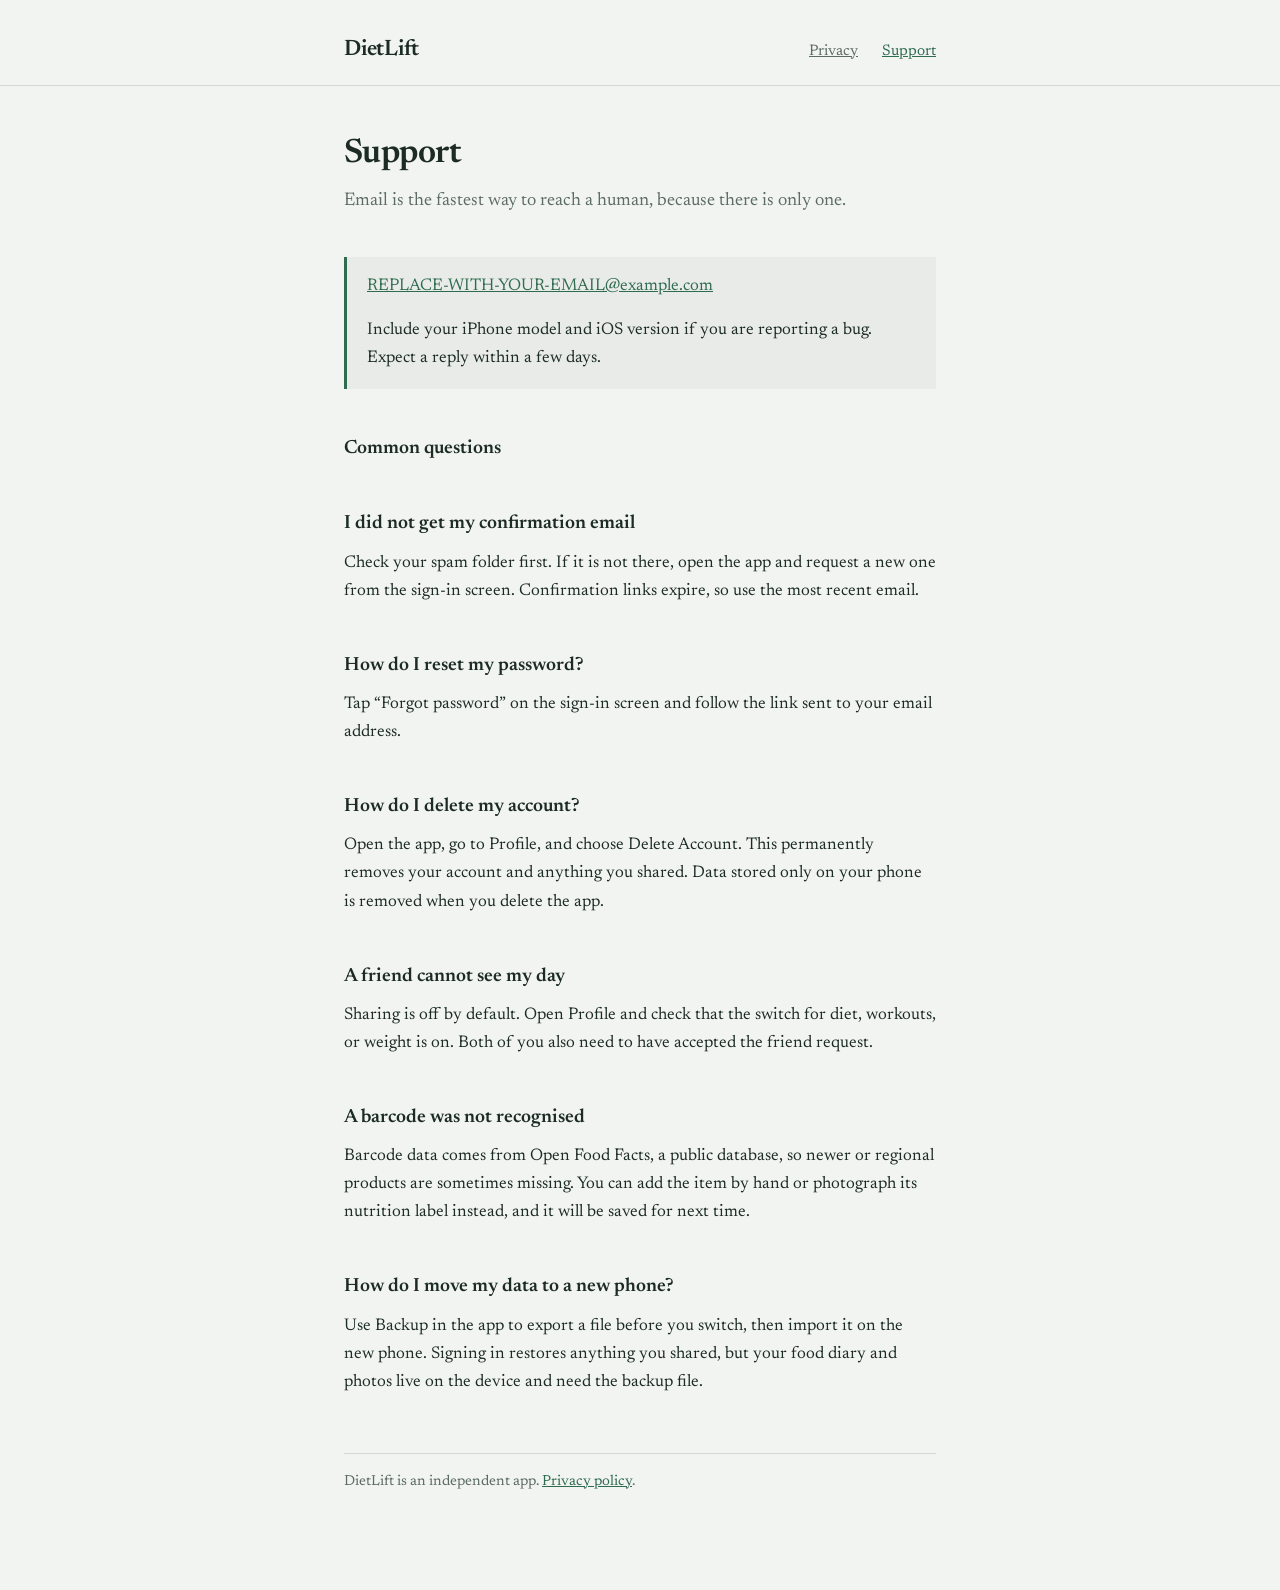
==== support.html @ 39327b50 "Add files via upload" ====
<!DOCTYPE html>
<html lang="en">
<head>
<meta charset="utf-8">
<meta name="viewport" content="width=device-width, initial-scale=1">
<title>Support — DietLift</title>
<meta name="description" content="Help with DietLift.">
<link rel="preconnect" href="https://fonts.googleapis.com">
<link rel="preconnect" href="https://fonts.gstatic.com" crossorigin>
<link href="https://fonts.googleapis.com/css2?family=Newsreader:opsz,wght@6..72,400;6..72,500;6..72,600&display=swap" rel="stylesheet">
<link rel="stylesheet" href="style.css">
</head>
<body>

<header class="masthead">
  <div class="wrap">
    <a class="wordmark" href="index.html">DietLift</a>
    <nav>
      <a href="privacy.html">Privacy</a>
      <a href="support.html" aria-current="page">Support</a>
    </nav>
  </div>
</header>

<main class="wrap">

  <h1>Support</h1>
  <p class="lede">Email is the fastest way to reach a human, because there is only one.</p>

  <div class="note">
    <p><a href="mailto:REPLACE-WITH-YOUR-EMAIL@example.com">REPLACE-WITH-YOUR-EMAIL@example.com</a></p>
    <p>Include your iPhone model and iOS version if you are reporting a bug. Expect a reply within a few days.</p>
  </div>

  <h2>Common questions</h2>

  <h2>I did not get my confirmation email</h2>
  <p>Check your spam folder first. If it is not there, open the app and request a new one from the sign-in screen. Confirmation links expire, so use the most recent email.</p>

  <h2>How do I reset my password?</h2>
  <p>Tap “Forgot password” on the sign-in screen and follow the link sent to your email address.</p>

  <h2>How do I delete my account?</h2>
  <p>Open the app, go to Profile, and choose Delete Account. This permanently removes your account and anything you shared. Data stored only on your phone is removed when you delete the app.</p>

  <h2>A friend cannot see my day</h2>
  <p>Sharing is off by default. Open Profile and check that the switch for diet, workouts, or weight is on. Both of you also need to have accepted the friend request.</p>

  <h2>A barcode was not recognised</h2>
  <p>Barcode data comes from Open Food Facts, a public database, so newer or regional products are sometimes missing. You can add the item by hand or photograph its nutrition label instead, and it will be saved for next time.</p>

  <h2>How do I move my data to a new phone?</h2>
  <p>Use Backup in the app to export a file before you switch, then import it on the new phone. Signing in restores anything you shared, but your food diary and photos live on the device and need the backup file.</p>

  <p class="stamp">DietLift is an independent app. <a href="privacy.html">Privacy policy</a>.</p>

</main>

</body>
</html>
---- style.css ----
/* DietLift — shared styles */

:root {
  --ink:       #1c2b24;
  --paper:     #f2f4f1;
  --pine:      #2f6b4f;
  --muted:     #5c6b63;
  --rule:      #d3dad4;
  --panel:     #e8ebe7;
}

*, *::before, *::after { box-sizing: border-box; }

html { -webkit-text-size-adjust: 100%; }

body {
  margin: 0;
  background: var(--paper);
  color: var(--ink);
  font-family: "Newsreader", Georgia, "Times New Roman", serif;
  font-size: 17px;
  line-height: 1.65;
  font-variant-numeric: tabular-nums;
}

.wrap {
  max-width: 40rem;
  margin: 0 auto;
  padding: 0 1.5rem 5rem;
}

/* ---- masthead ---- */

.masthead {
  border-bottom: 1px solid var(--rule);
  margin-bottom: 3rem;
}

.masthead .wrap {
  padding-top: 2rem;
  padding-bottom: 1rem;
  display: flex;
  flex-wrap: wrap;
  align-items: baseline;
  gap: 0.5rem 1.75rem;
}

.wordmark {
  font-size: 1.4rem;
  font-weight: 600;
  letter-spacing: -0.01em;
  color: var(--ink);
  text-decoration: none;
}

.masthead nav {
  margin-left: auto;
  display: flex;
  gap: 1.5rem;
  font-size: 0.95rem;
}

.masthead nav a { color: var(--muted); }
.masthead nav a[aria-current="page"] { color: var(--pine); }

/* ---- type ---- */

h1 {
  font-size: 2.1rem;
  font-weight: 600;
  line-height: 1.2;
  letter-spacing: -0.015em;
  margin: 0 0 0.75rem;
}

h2 {
  font-size: 1.2rem;
  font-weight: 600;
  margin: 2.75rem 0 0.6rem;
}

h2 .num {
  color: var(--pine);
  font-weight: 400;
  margin-right: 0.5rem;
}

p, li { margin: 0 0 1rem; }

a { color: var(--pine); }
a:hover { text-decoration-thickness: 2px; }

a:focus-visible,
.readout:focus-visible {
  outline: 2px solid var(--pine);
  outline-offset: 3px;
  border-radius: 2px;
}

ul { padding-left: 1.15rem; }
li::marker { color: var(--muted); }

.lede {
  font-size: 1.15rem;
  color: var(--muted);
  margin-bottom: 2.5rem;
}

.stamp {
  font-size: 0.9rem;
  color: var(--muted);
  border-top: 1px solid var(--rule);
  padding-top: 1rem;
  margin-top: 3.5rem;
}

.note {
  background: var(--panel);
  border-left: 3px solid var(--pine);
  padding: 1rem 1.25rem;
  margin: 2rem 0;
}

.note p:last-child { margin-bottom: 0; }

/* ---- the readout (home page only) ---- */

.readout {
  display: flex;
  flex-wrap: wrap;
  gap: 1.5rem 2.75rem;
  border-bottom: 2px solid var(--ink);
  padding-bottom: 1rem;
  margin: 0 0 2.5rem;
}

.readout div { min-width: 4.5rem; }

.readout .figure {
  display: block;
  font-size: 2rem;
  font-weight: 500;
  line-height: 1.1;
  letter-spacing: -0.02em;
}

.readout .unit {
  font-size: 1rem;
  font-weight: 400;
  color: var(--muted);
}

.readout .label {
  display: block;
  font-size: 0.85rem;
  color: var(--muted);
  margin-top: 0.2rem;
}

@media (max-width: 30rem) {
  .readout { gap: 1.25rem 2rem; }
  .readout .figure { font-size: 1.6rem; }
  h1 { font-size: 1.7rem; }
}
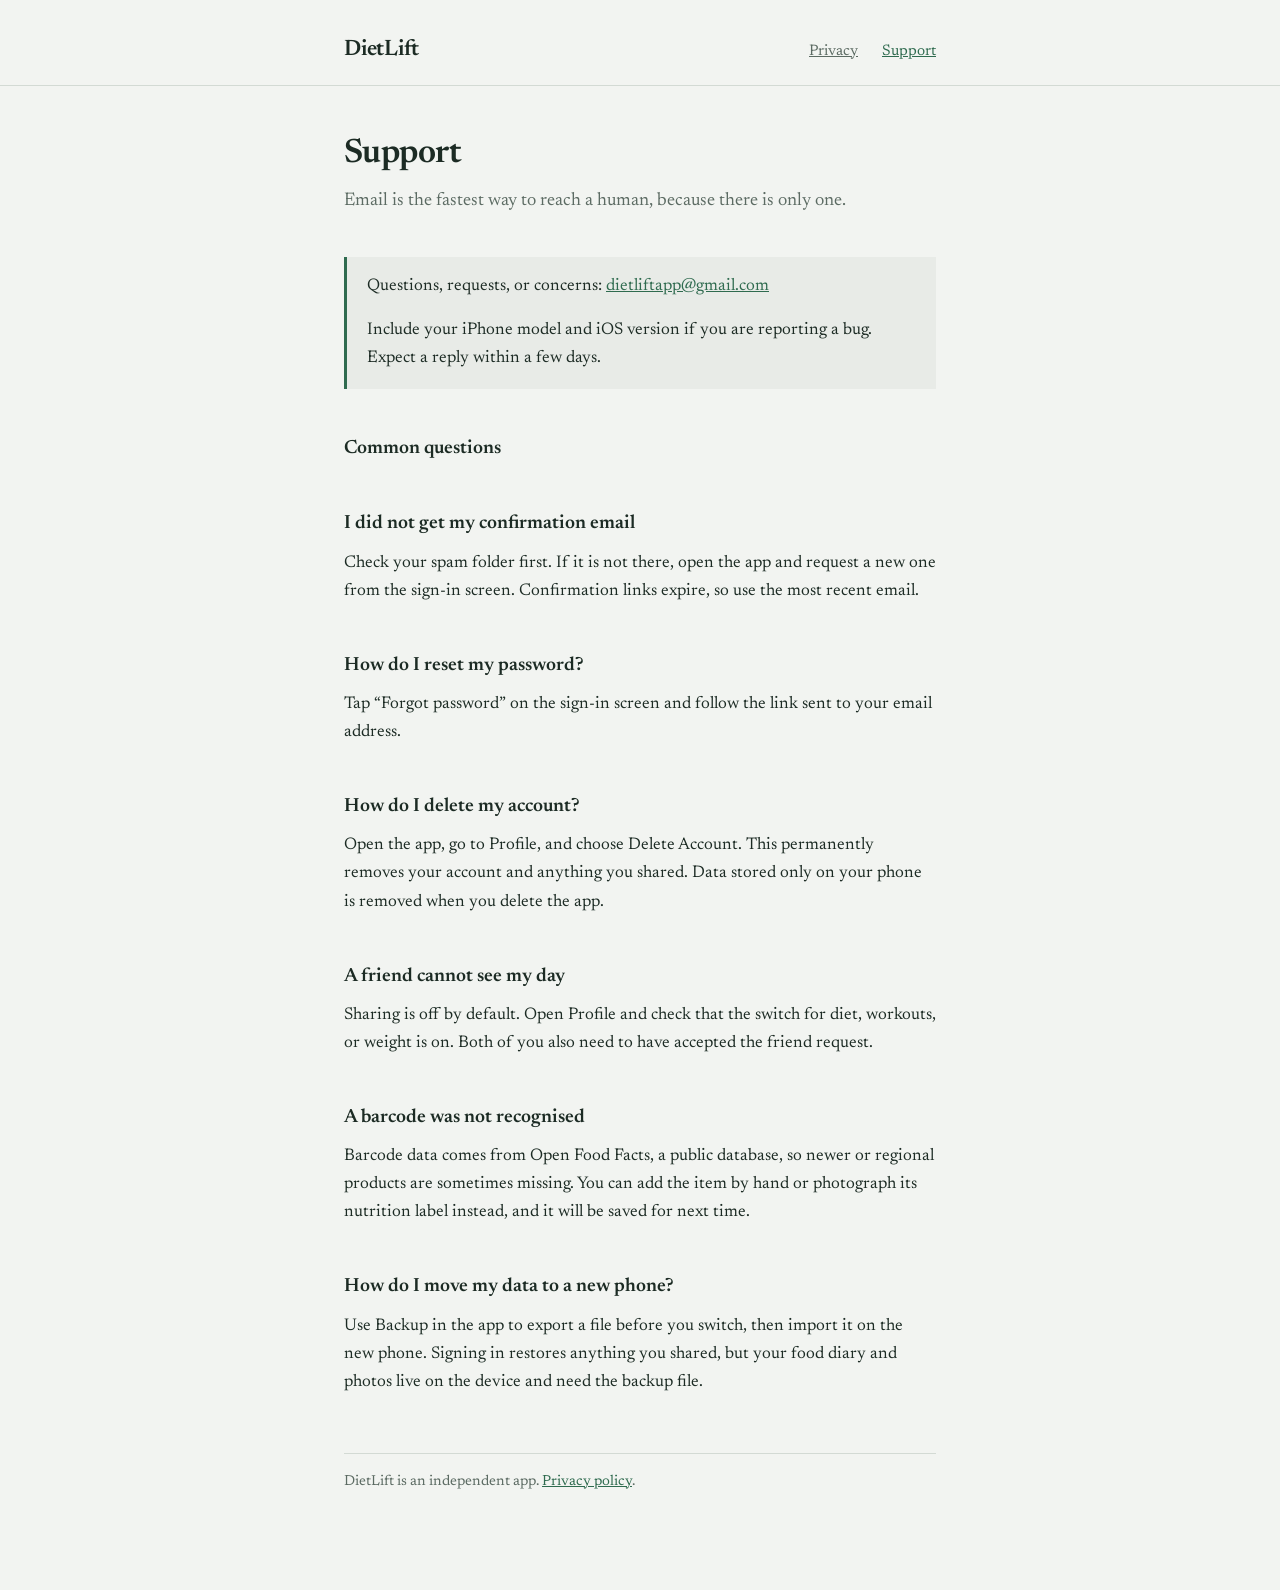
==== commit 9e5af7e7: "Update support.html Added Email ID" ====
--- a/support.html
+++ b/support.html
@@ -28,7 +28,7 @@
   <p class="lede">Email is the fastest way to reach a human, because there is only one.</p>
 
   <div class="note">
-    <p><a href="mailto:REPLACE-WITH-YOUR-EMAIL@example.com">REPLACE-WITH-YOUR-EMAIL@example.com</a></p>
+    <p>Questions, requests, or concerns: <a href="mailto:dietliftapp@gmail.com">dietliftapp@gmail.com</a></p>
     <p>Include your iPhone model and iOS version if you are reporting a bug. Expect a reply within a few days.</p>
   </div>
 
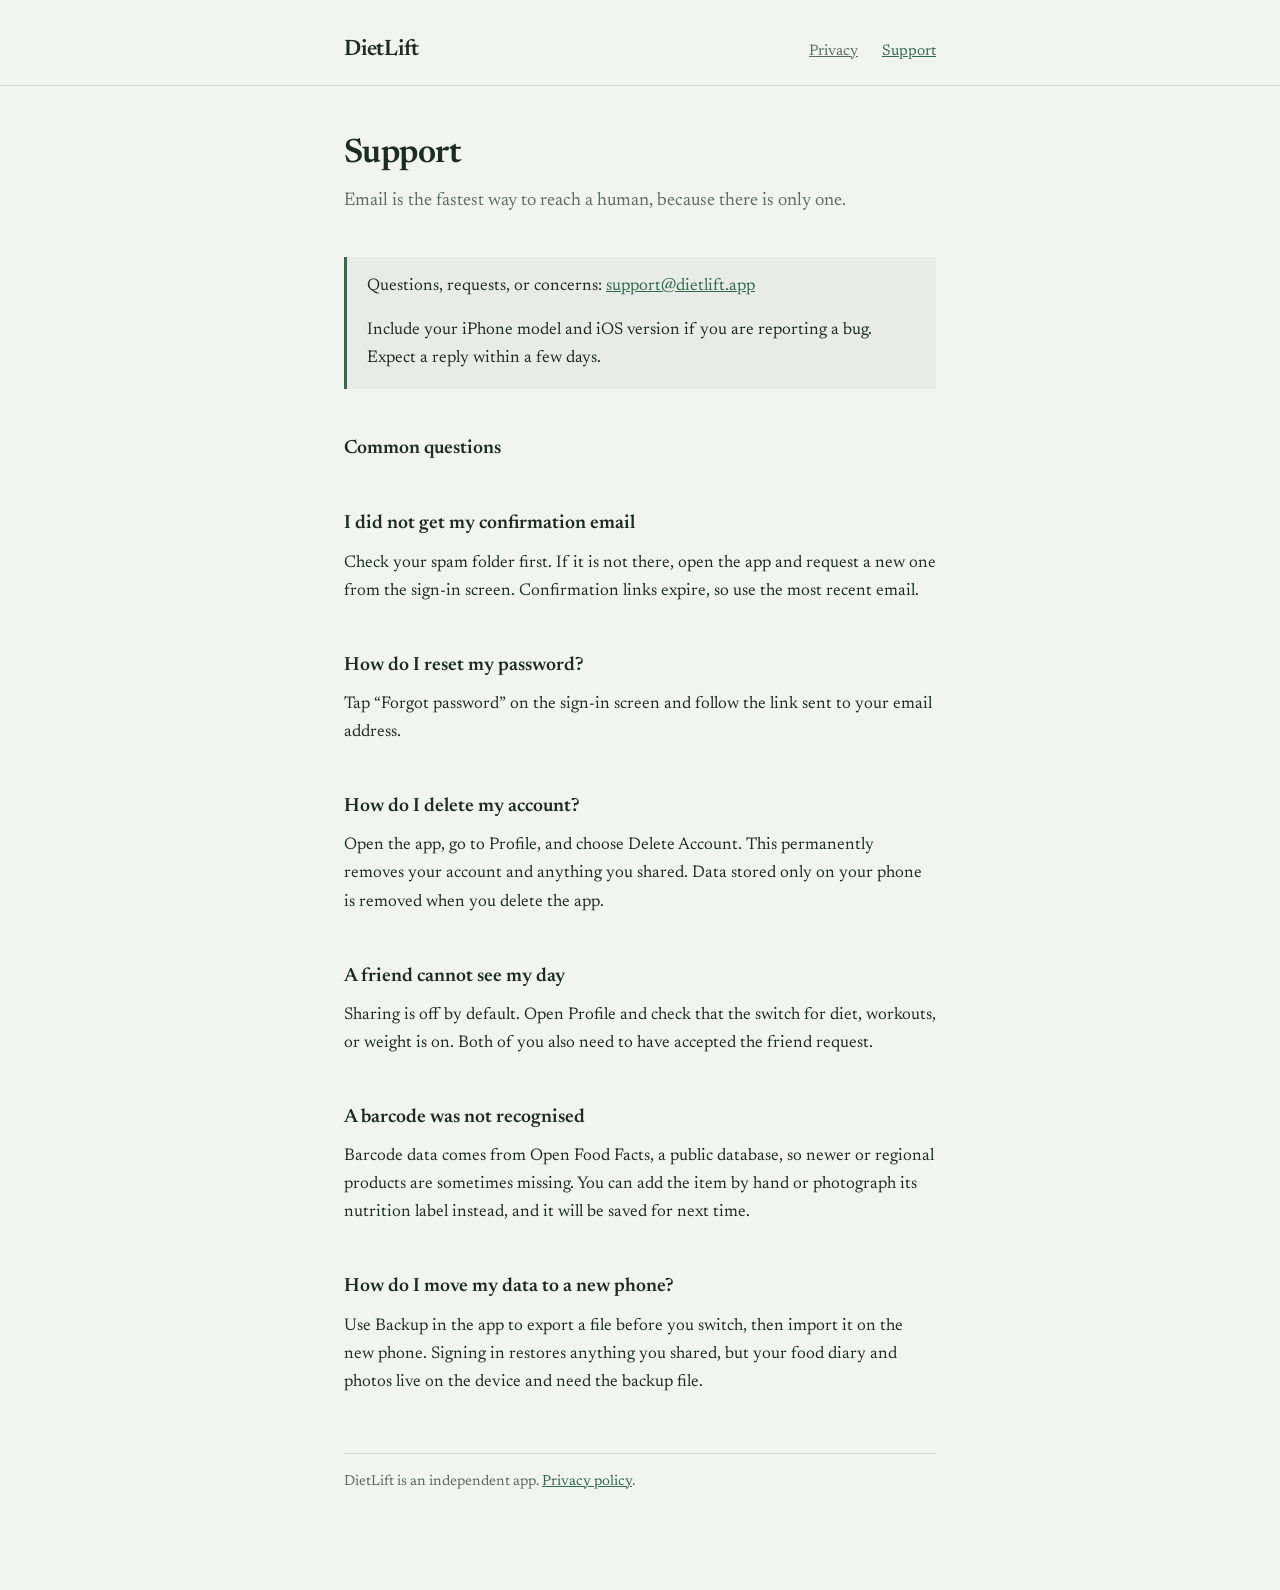
==== commit af0302c9: "Update support.html Update to support@dietlift.app" ====
--- a/support.html
+++ b/support.html
@@ -28,7 +28,7 @@
   <p class="lede">Email is the fastest way to reach a human, because there is only one.</p>
 
   <div class="note">
-    <p>Questions, requests, or concerns: <a href="mailto:dietliftapp@gmail.com">dietliftapp@gmail.com</a></p>
+    <p>Questions, requests, or concerns: <a href="mailto:support@dietlift.app">support@dietlift.app</a></p>
     <p>Include your iPhone model and iOS version if you are reporting a bug. Expect a reply within a few days.</p>
   </div>
 
